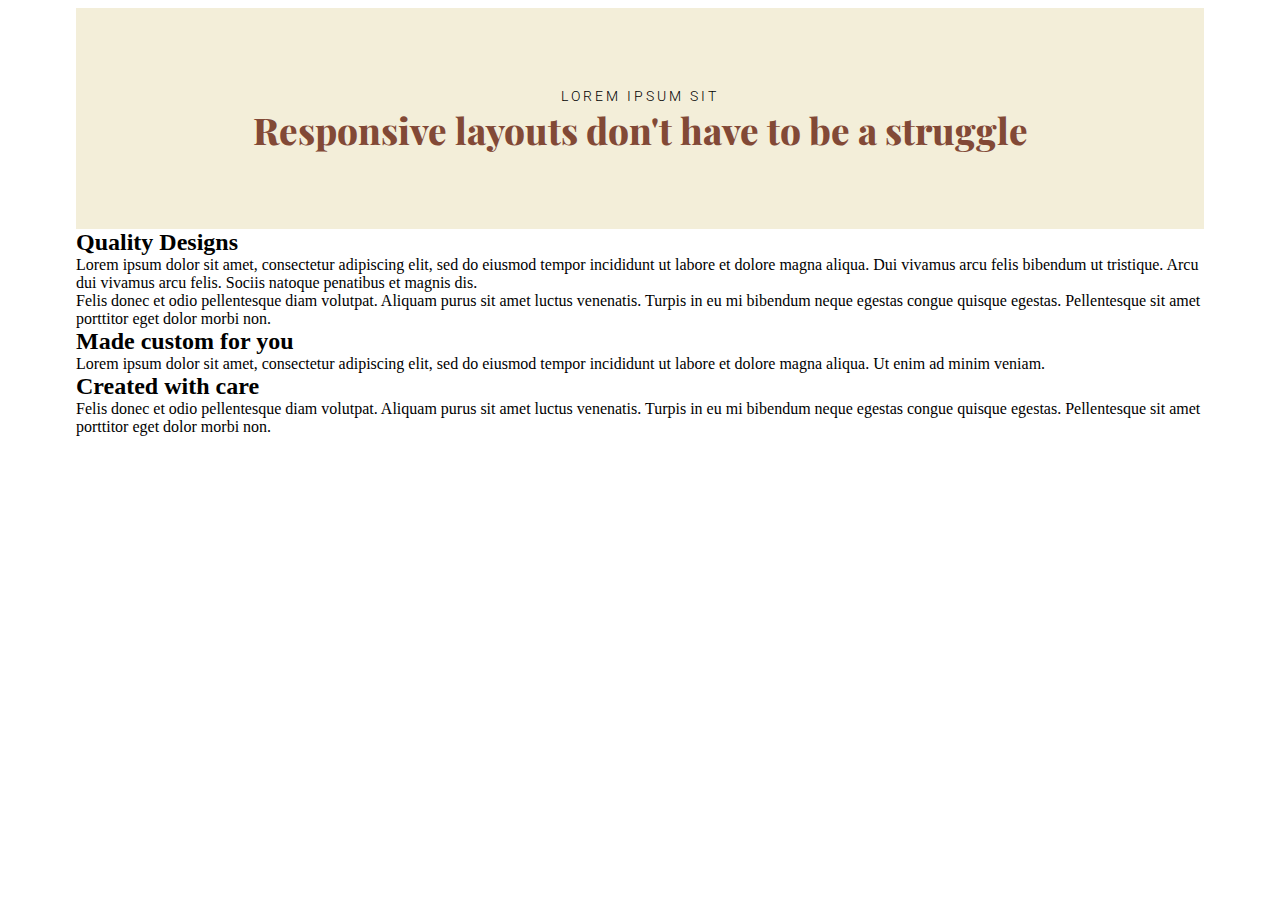
==== day12/flexbox-challenge-4/index.html @ 48f5c0ef "Gather HTML, and CSS-ified the header to follow guidelines." ====
<!DOCTYPE html>
<html lang="en">
<head>
    <meta charset="UTF-8">
    <meta name="viewport" content="width=device-width, initial-scale=1.0">
    <title>Day 12 Challenge</title>
    <link rel="preconnect" href="https://fonts.gstatic.com">
    <link href="https://fonts.googleapis.com/css2?family=Playfair+Display:wght@400;700;800&family=Roboto:wght@300;400&display=swap" rel="stylesheet">     <link rel="stylesheet" href="style.css">
</head>
<body>
    <header class="header container">
        <p class="tagline">Lorem Ipsum Sit</p>
        <h1 class="heading">Responsive layouts don't have to be a struggle</h1>
    </header>
    <main class="main container">
        <section class="section">
            <h2 class="subtitle">Quality Designs</h2>
            <p class="p">Lorem ipsum dolor sit amet, consectetur adipiscing elit, sed do eiusmod tempor incididunt ut labore et dolore magna aliqua. Dui vivamus arcu felis bibendum ut tristique. Arcu dui vivamus arcu felis. Sociis natoque penatibus et magnis dis.</p>
            <p class="p">Felis donec et odio pellentesque diam volutpat. Aliquam purus sit amet luctus venenatis. Turpis in eu mi bibendum neque egestas congue quisque egestas. Pellentesque sit amet porttitor eget dolor morbi non.</p>
        </section>
        <section class="section">
            <h2 class="subtitle">Made custom for you</h2>
            <p class="p">Lorem ipsum dolor sit amet, consectetur adipiscing elit, sed do eiusmod tempor incididunt ut labore et dolore magna aliqua. Ut enim ad minim veniam.</p>
        </section>
        <section class="section">
            <h2 class="subtitle">Created with care</h2>
            <p class="p">Felis donec et odio pellentesque diam volutpat. Aliquam purus sit amet luctus venenatis. Turpis in eu mi bibendum neque egestas congue quisque egestas. Pellentesque sit amet porttitor eget dolor morbi non.</p>
        </section>
    </main>
</body>
</html>
---- day12/flexbox-challenge-4/style.css ----
* {
    box-sizing: border-box;
}

h1, h2, p {
    margin: 0;
    padding: 0;
}

.header {
    padding: 5em;
    text-align: center;
    background-color: #f3eed9;
}

.tagline {
    font-family: Roboto;
    font-weight: 300;
    font-size: 0.9rem;
    text-transform: uppercase;
    letter-spacing: 3px;
    margin-bottom: 0.5em;
}

.heading {
    font-family: Playfair Display;
    font-size: 2.3rem;
    font-weight: 800;
    color: #824936;
    line-height: 1;
}

.container {
    max-width: 1128px;
    width: 100%;
    margin: 0 auto;
}
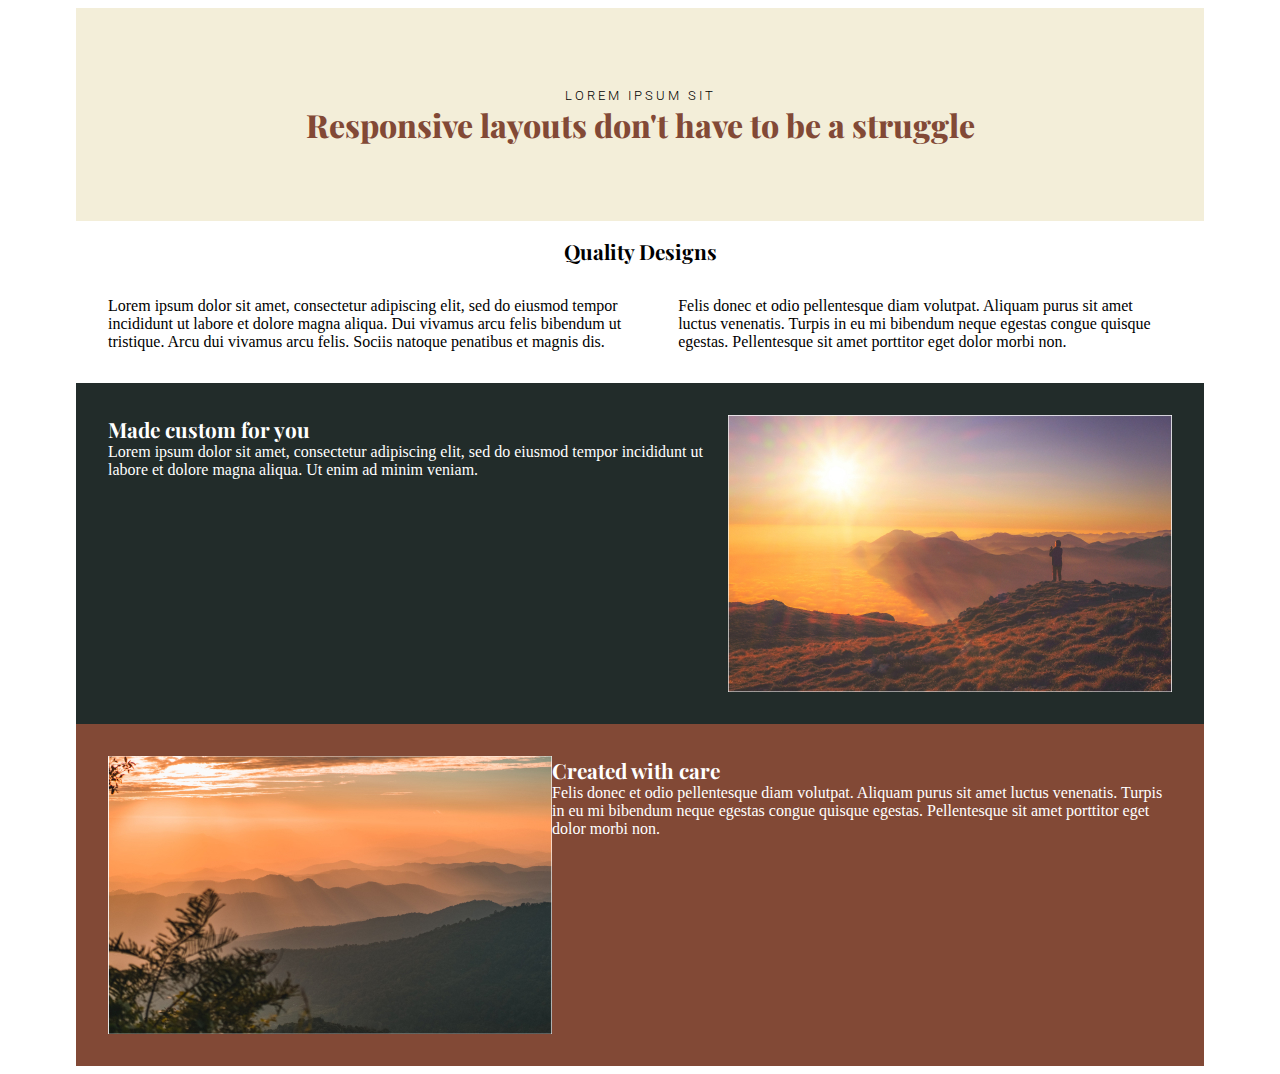
==== commit e4a30551: "Add some more styling to the rest of the html sections" ====
--- a/day12/flexbox-challenge-4/index.html
+++ b/day12/flexbox-challenge-4/index.html
@@ -13,18 +13,24 @@
         <h1 class="heading">Responsive layouts don't have to be a struggle</h1>
     </header>
     <main class="main container">
-        <section class="section">
-            <h2 class="subtitle">Quality Designs</h2>
+        <h2 class="subtitle text-center">Quality Designs</h2>
+        <section class="section one">
             <p class="p">Lorem ipsum dolor sit amet, consectetur adipiscing elit, sed do eiusmod tempor incididunt ut labore et dolore magna aliqua. Dui vivamus arcu felis bibendum ut tristique. Arcu dui vivamus arcu felis. Sociis natoque penatibus et magnis dis.</p>
             <p class="p">Felis donec et odio pellentesque diam volutpat. Aliquam purus sit amet luctus venenatis. Turpis in eu mi bibendum neque egestas congue quisque egestas. Pellentesque sit amet porttitor eget dolor morbi non.</p>
         </section>
-        <section class="section">
-            <h2 class="subtitle">Made custom for you</h2>
-            <p class="p">Lorem ipsum dolor sit amet, consectetur adipiscing elit, sed do eiusmod tempor incididunt ut labore et dolore magna aliqua. Ut enim ad minim veniam.</p>
+        <section class="section two">
+            <div>
+                <h2 class="subtitle">Made custom for you</h2>
+                <p class="p">Lorem ipsum dolor sit amet, consectetur adipiscing elit, sed do eiusmod tempor incididunt ut labore et dolore magna aliqua. Ut enim ad minim veniam.</p>
+            </div>
+            <img class="img" src="./assets/image-01.jpg" alt="person watching a sunset">
         </section>
-        <section class="section">
-            <h2 class="subtitle">Created with care</h2>
-            <p class="p">Felis donec et odio pellentesque diam volutpat. Aliquam purus sit amet luctus venenatis. Turpis in eu mi bibendum neque egestas congue quisque egestas. Pellentesque sit amet porttitor eget dolor morbi non.</p>
+        <section class="section three">
+            <img class="img" src="./assets/image-02.jpg" alt="just the sunset">
+            <div>
+                <h2 class="subtitle">Created with care</h2>
+                <p class="p">Felis donec et odio pellentesque diam volutpat. Aliquam purus sit amet luctus venenatis. Turpis in eu mi bibendum neque egestas congue quisque egestas. Pellentesque sit amet porttitor eget dolor morbi non.</p>
+            </div>
         </section>
     </main>
 </body>
--- a/day12/flexbox-challenge-4/style.css
+++ b/day12/flexbox-challenge-4/style.css
@@ -16,7 +16,7 @@
 .tagline {
     font-family: Roboto;
     font-weight: 300;
-    font-size: 0.9rem;
+    font-size: 0.8rem;
     text-transform: uppercase;
     letter-spacing: 3px;
     margin-bottom: 0.5em;
@@ -24,14 +24,51 @@
 
 .heading {
     font-family: Playfair Display;
-    font-size: 2.3rem;
+    font-size: 2rem;
     font-weight: 800;
     color: #824936;
     line-height: 1;
+}
+
+.subtitle {
+    font-family: Playfair Display;
+    font-size: 1.3em;
+    width: 100%;
+}
+
+.subtitle + .subtitle {
+    margin-bottom: 1em;
 }
 
 .container {
     max-width: 1128px;
     width: 100%;
     margin: 0 auto;
+}
+
+.main {
+    margin-top: 1em;
+}
+
+.section {
+    padding: 2em;
+    display: flex;
+}
+
+.section.two {
+    background: #222c2a;
+    color: white;
+}
+
+.section.three {
+    background: #824936;
+    color: white;
+}
+
+.text-center {
+    text-align: center;
+}
+
+.img {
+    width: 50%;
 }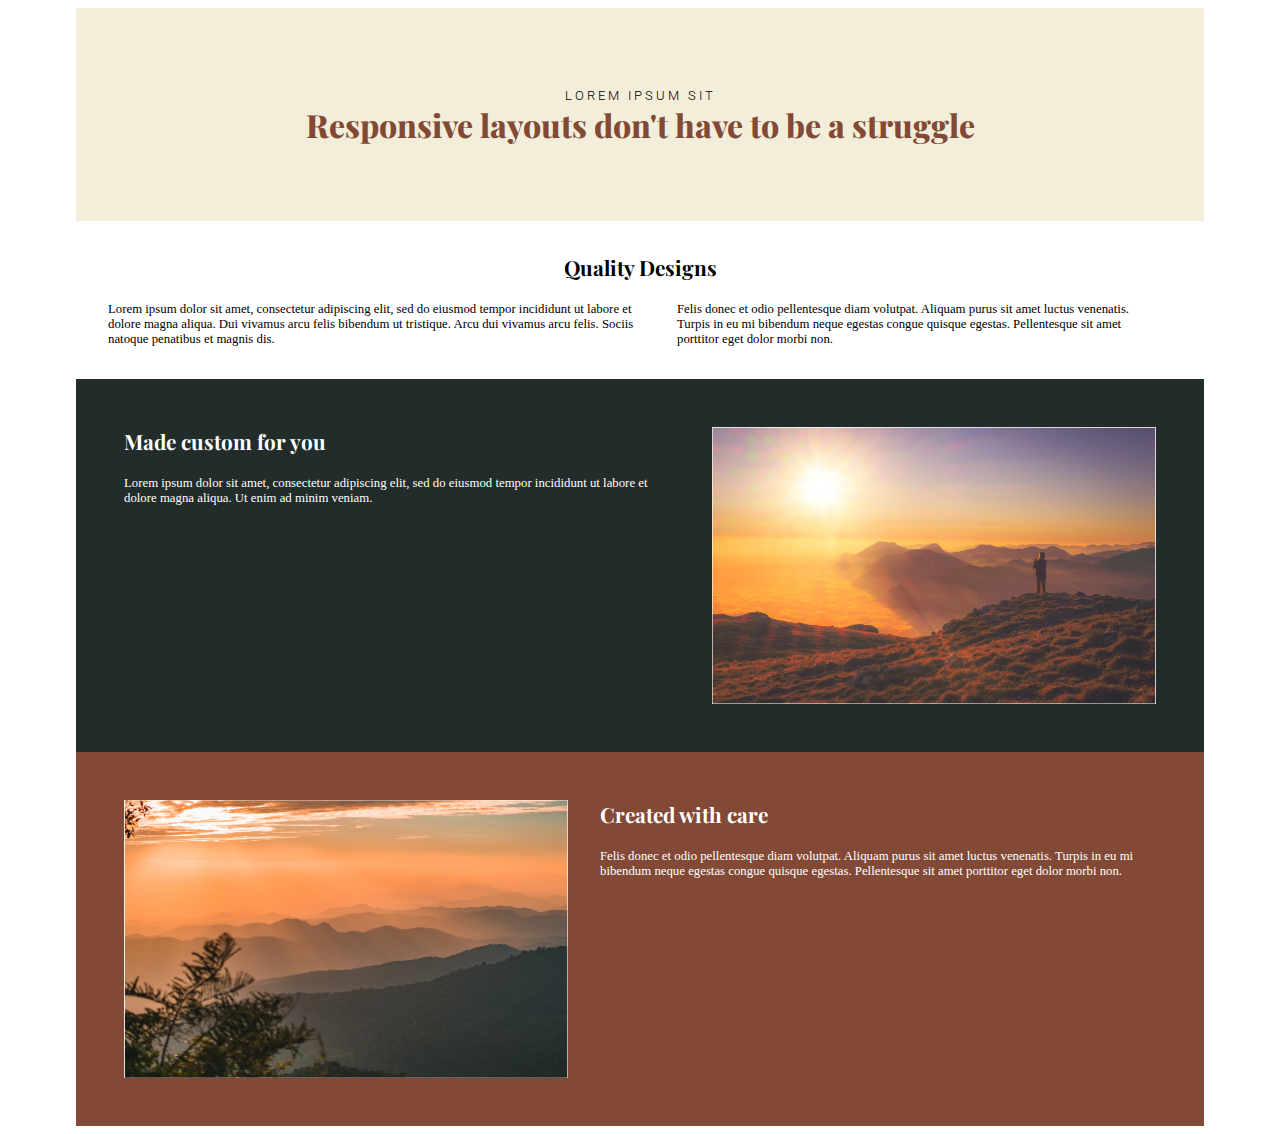
==== commit 8453a494: "made it more responsive" ====
--- a/day12/flexbox-challenge-4/index.html
+++ b/day12/flexbox-challenge-4/index.html
@@ -13,21 +13,23 @@
         <h1 class="heading">Responsive layouts don't have to be a struggle</h1>
     </header>
     <main class="main container">
-        <h2 class="subtitle text-center">Quality Designs</h2>
         <section class="section one">
-            <p class="p">Lorem ipsum dolor sit amet, consectetur adipiscing elit, sed do eiusmod tempor incididunt ut labore et dolore magna aliqua. Dui vivamus arcu felis bibendum ut tristique. Arcu dui vivamus arcu felis. Sociis natoque penatibus et magnis dis.</p>
-            <p class="p">Felis donec et odio pellentesque diam volutpat. Aliquam purus sit amet luctus venenatis. Turpis in eu mi bibendum neque egestas congue quisque egestas. Pellentesque sit amet porttitor eget dolor morbi non.</p>
+            <h2 class="subtitle text-center">Quality Designs</h2>
+            <div class="row">
+                <p class="p">Lorem ipsum dolor sit amet, consectetur adipiscing elit, sed do eiusmod tempor incididunt ut labore et dolore magna aliqua. Dui vivamus arcu felis bibendum ut tristique. Arcu dui vivamus arcu felis. Sociis natoque penatibus et magnis dis.</p>
+                <p class="p">Felis donec et odio pellentesque diam volutpat. Aliquam purus sit amet luctus venenatis. Turpis in eu mi bibendum neque egestas congue quisque egestas. Pellentesque sit amet porttitor eget dolor morbi non.</p>
+            </div>
         </section>
-        <section class="section two">
-            <div>
+        <section class="section two row">
+            <div class="m-1 h-100">
                 <h2 class="subtitle">Made custom for you</h2>
                 <p class="p">Lorem ipsum dolor sit amet, consectetur adipiscing elit, sed do eiusmod tempor incididunt ut labore et dolore magna aliqua. Ut enim ad minim veniam.</p>
             </div>
-            <img class="img" src="./assets/image-01.jpg" alt="person watching a sunset">
+            <img class="img m-1" src="./assets/image-01.jpg" alt="person watching a sunset">
         </section>
-        <section class="section three">
-            <img class="img" src="./assets/image-02.jpg" alt="just the sunset">
-            <div>
+        <section class="section three row">
+            <img class="img m-1" src="./assets/image-02.jpg" alt="just the sunset">
+            <div class="m-1 h-100">
                 <h2 class="subtitle">Created with care</h2>
                 <p class="p">Felis donec et odio pellentesque diam volutpat. Aliquam purus sit amet luctus venenatis. Turpis in eu mi bibendum neque egestas congue quisque egestas. Pellentesque sit amet porttitor eget dolor morbi non.</p>
             </div>
--- a/day12/flexbox-challenge-4/style.css
+++ b/day12/flexbox-challenge-4/style.css
@@ -2,9 +2,15 @@
     box-sizing: border-box;
 }
 
-h1, h2, p {
+h1, h2, p, main {
     margin: 0;
     padding: 0;
+}
+
+.p {
+    font-style: Roboto;
+    font-size: 0.8rem;
+    margin-right: 1rem;
 }
 
 .header {
@@ -34,9 +40,6 @@
     font-family: Playfair Display;
     font-size: 1.3em;
     width: 100%;
-}
-
-.subtitle + .subtitle {
     margin-bottom: 1em;
 }
 
@@ -46,13 +49,16 @@
     margin: 0 auto;
 }
 
-.main {
-    margin-top: 1em;
-}
-
 .section {
     padding: 2em;
     display: flex;
+    flex-wrap: wrap;
+    justify-content: center;
+}
+
+.row {
+    display: flex;
+    flex-wrap: nowrap;
 }
 
 .section.two {
@@ -70,5 +76,17 @@
 }
 
 .img {
-    width: 50%;
+    max-width: 100%;
+}
+
+@media (max-width: 650px) {
+    .row {flex-wrap: wrap};
+}
+
+.m-1 {
+    margin: 1rem;
+}
+
+.h-100 {
+    height: 100%;
 }